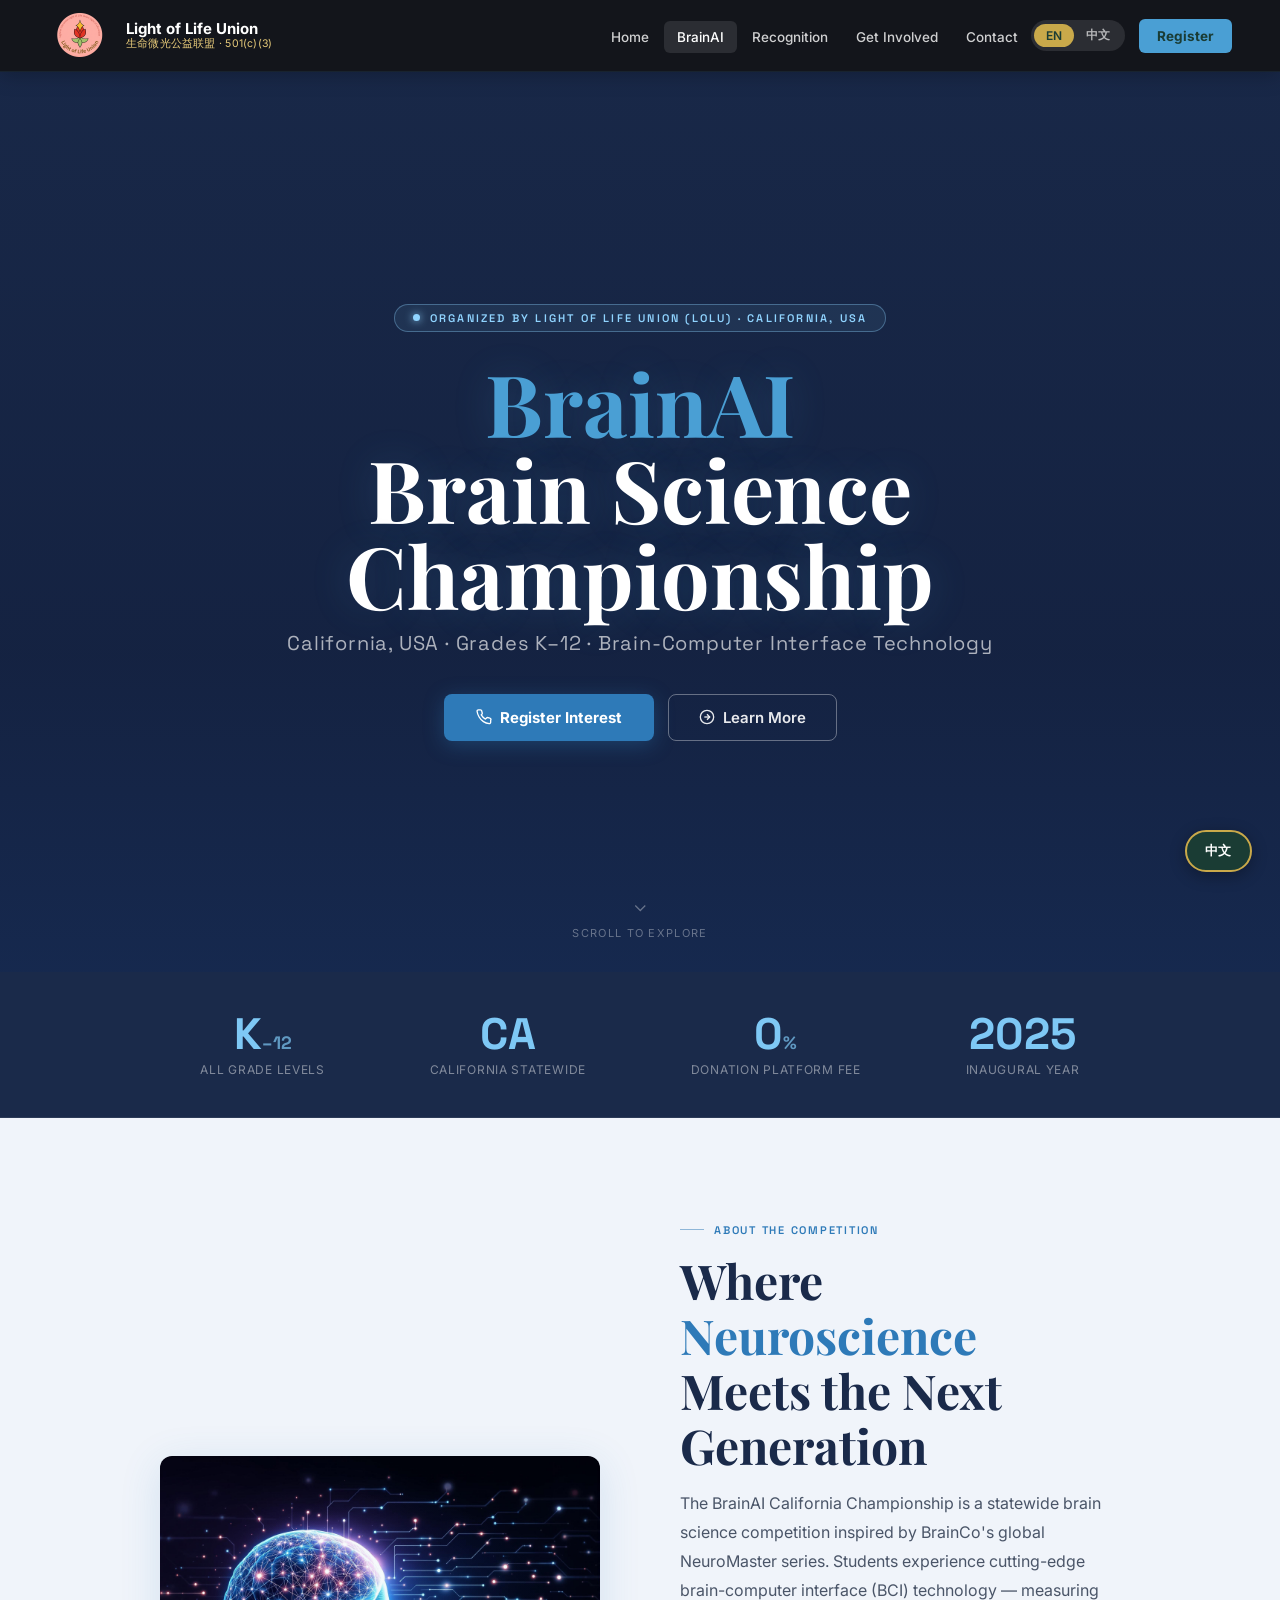
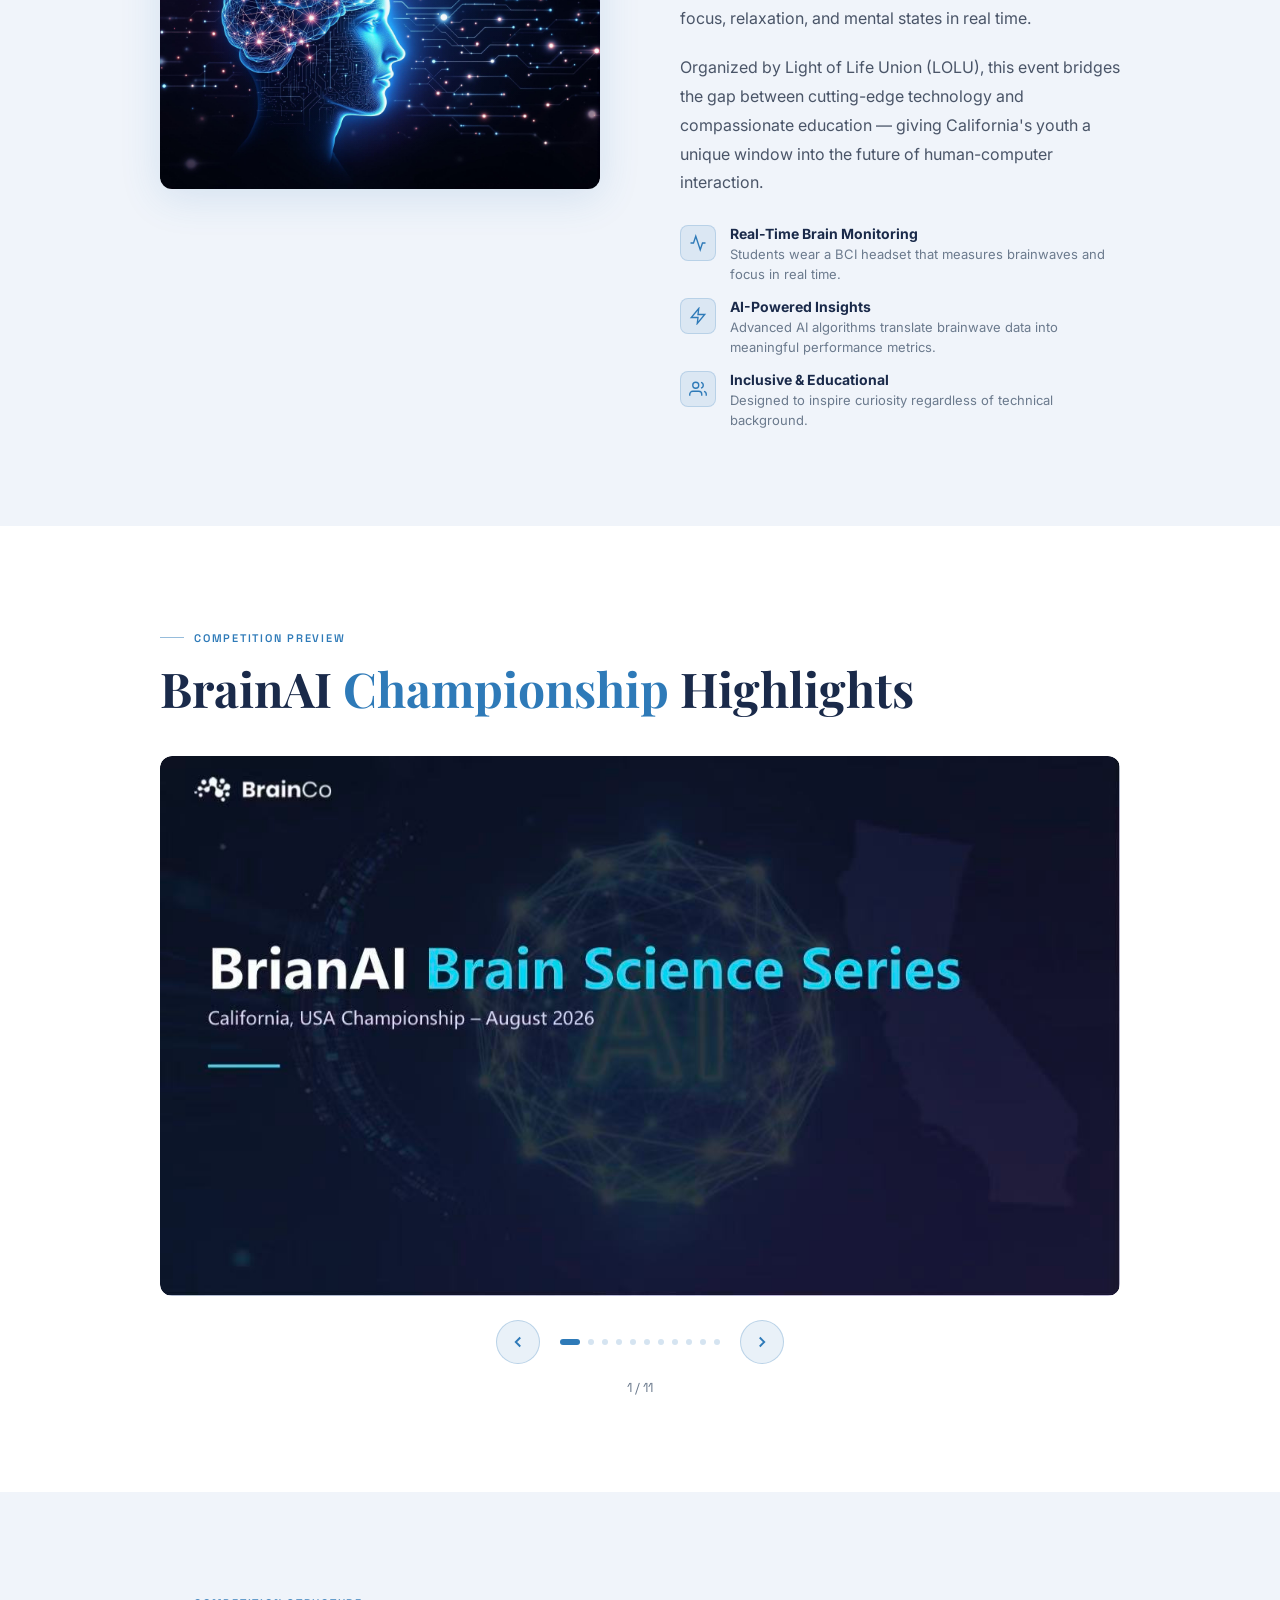
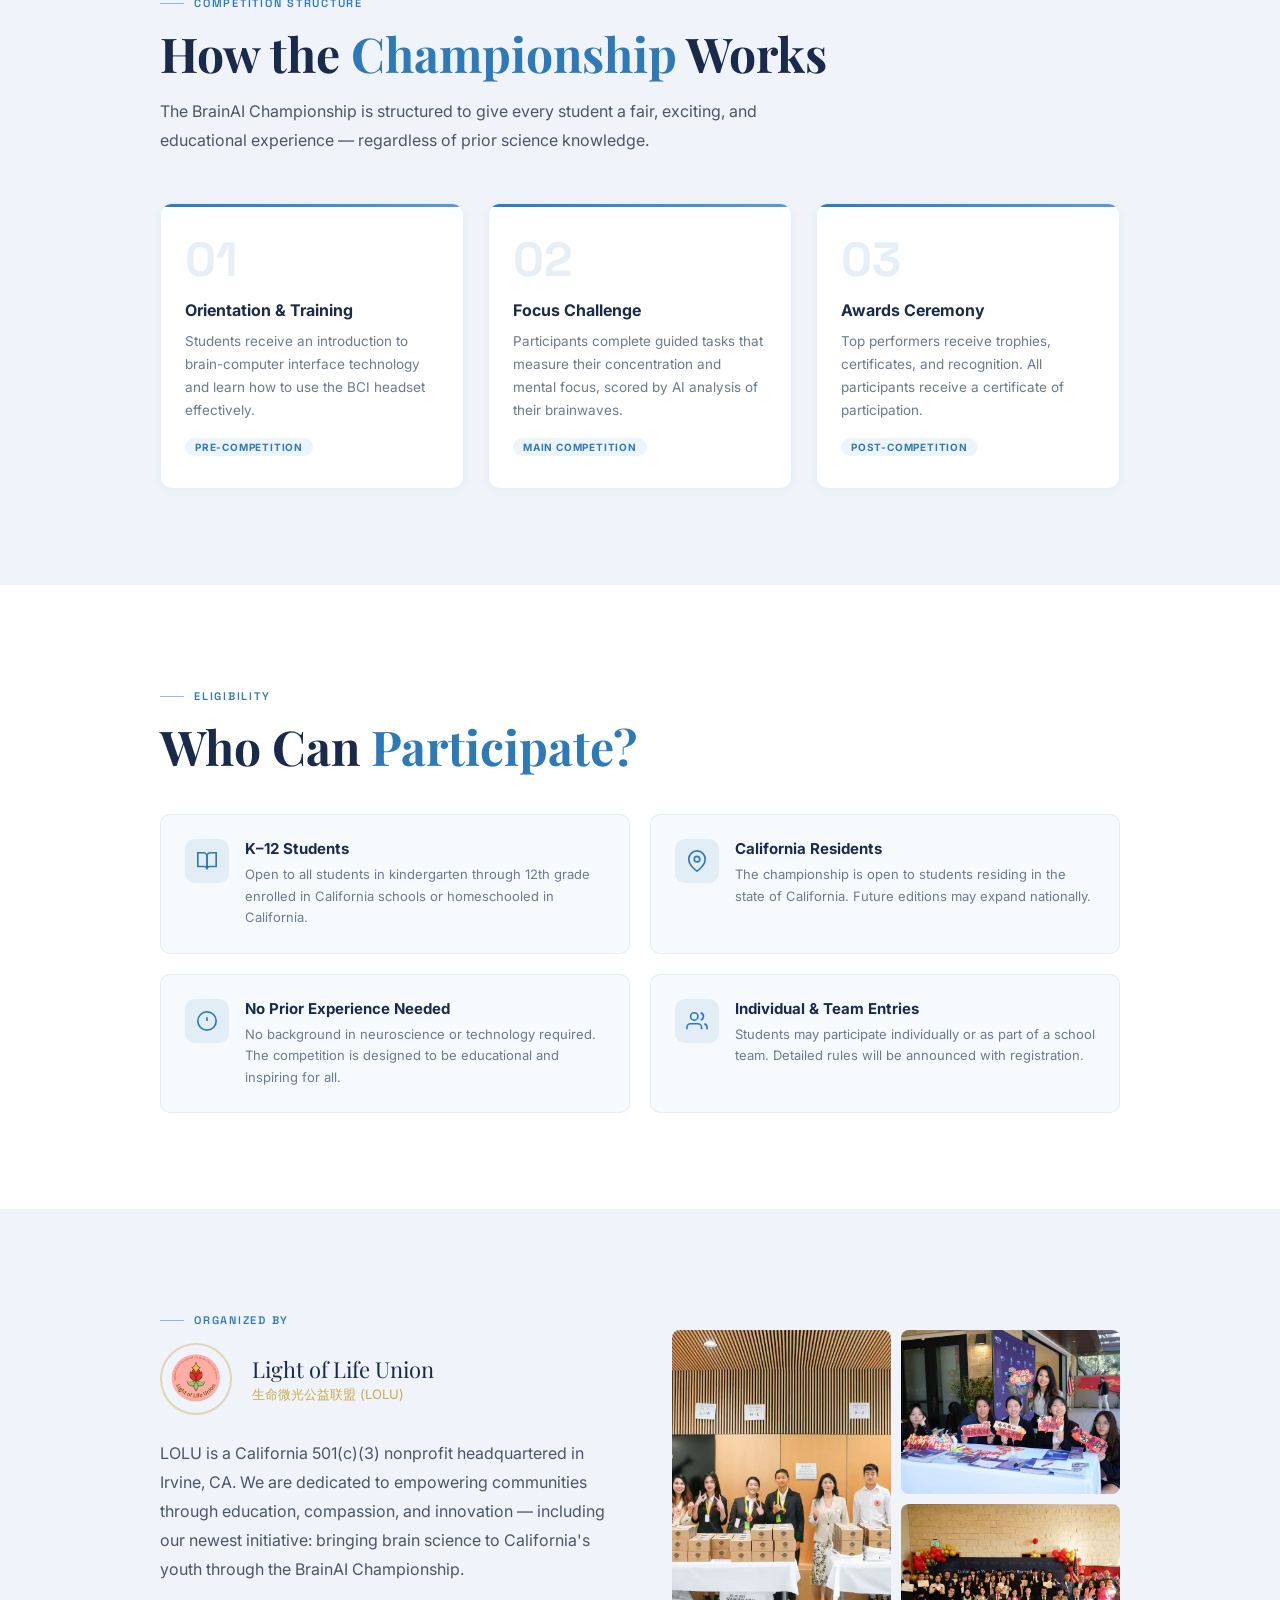
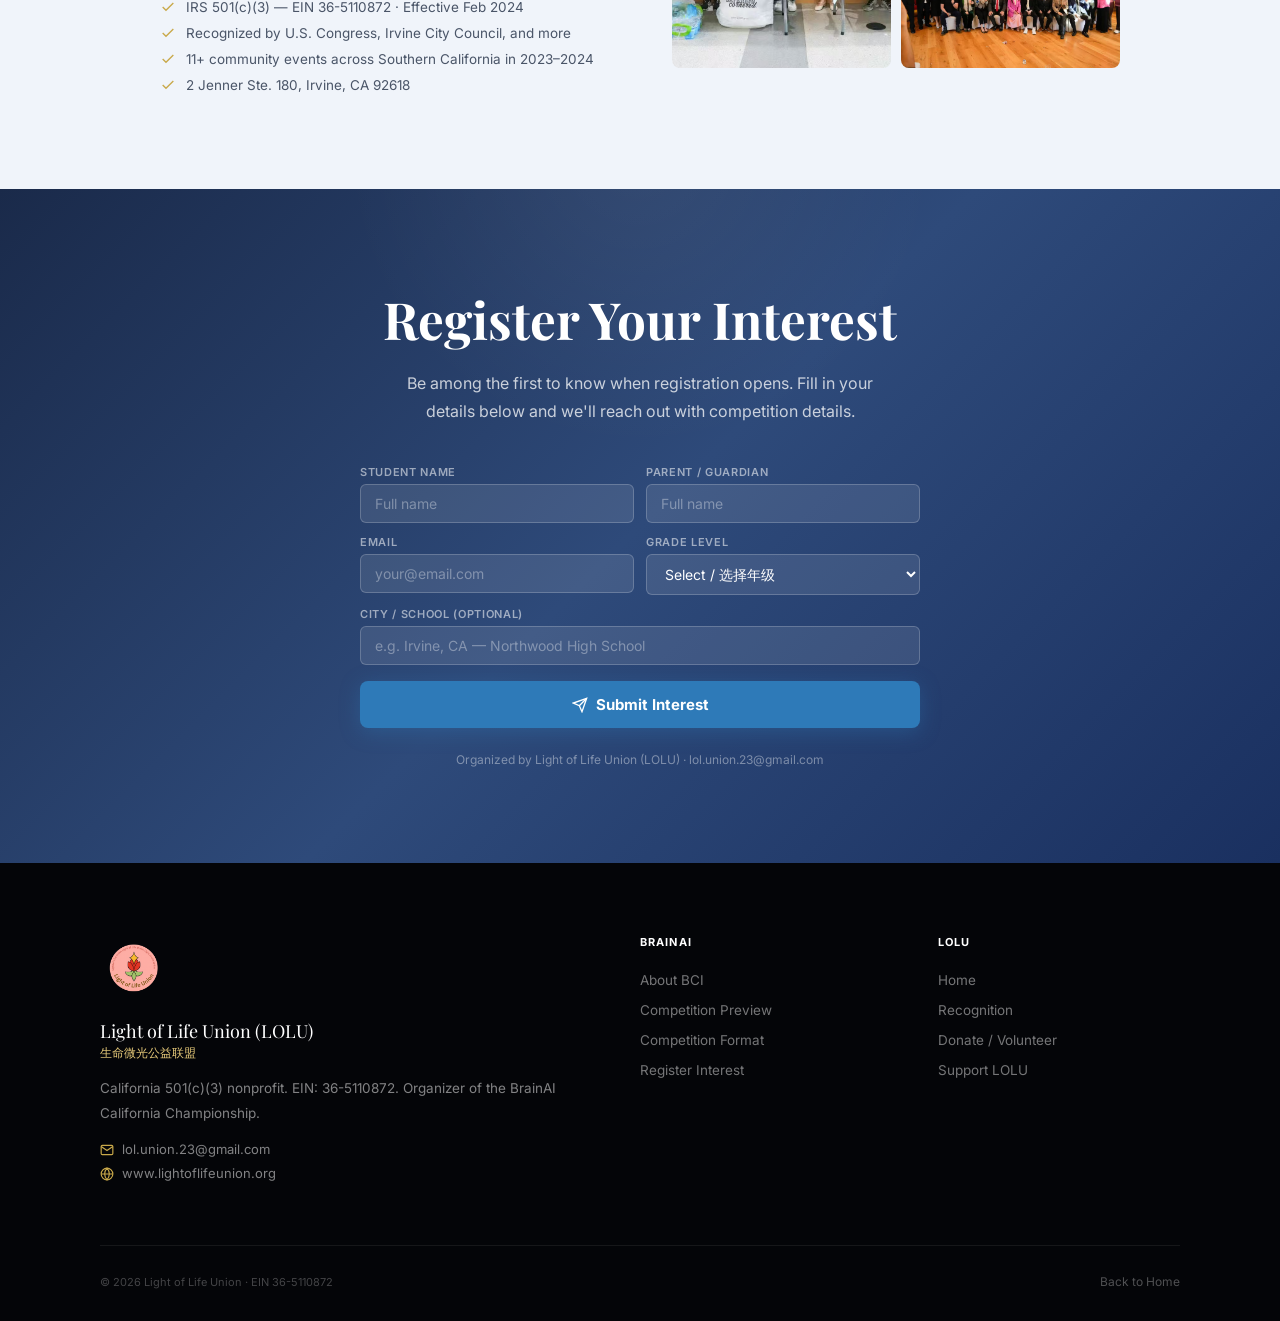
==== brainai.html @ acb15b1a "LOLU website v6" ====
<!DOCTYPE html>
<html lang="en">
<head>
<meta charset="UTF-8">
<meta name="viewport" content="width=device-width, initial-scale=1.0">
<meta name="description" content="BrainAI California Championship — Brain science competition for K–12 students. Organized by Light of Life Union (LOLU).">
<title>BrainAI Championship — Light of Life Union (LOLU)</title>
<link rel="icon" href="images/logo-circle.png" type="image/png">
<link rel="preconnect" href="https://fonts.googleapis.com">
<link rel="preconnect" href="https://fonts.gstatic.com" crossorigin>
<link href="https://fonts.googleapis.com/css2?family=Playfair+Display:ital,wght@0,400;0,600;0,700&family=Inter:wght@300;400;500;600;700&family=Space+Grotesk:wght@400;500;600;700&display=swap" rel="stylesheet">
<link rel="stylesheet" href="style.css">
<style>
/* ═══ BRAINAI PAGE — Light Tech Theme ═══ */
body { background: #F0F4FA; }

/* ── Video Hero ── */
.video-hero {
  position: relative; width: 100%; height: 100vh;
  min-height: 600px; overflow: hidden; background: #1a2a4a;
  display: flex; align-items: center; justify-content: center;
}
.hero-video {
  position: absolute; inset: 0; width: 100%; height: 100%;
  object-fit: cover; opacity: .92;
}
.video-overlay {
  position: absolute; inset: 0;
  background: linear-gradient(180deg, rgba(10,20,50,.1) 0%, rgba(10,20,50,.35) 65%, rgba(20,40,80,.7) 100%);
}
.video-content {
  position: relative; z-index: 2; text-align: center;
  padding: 0 32px; max-width: 900px;
}
.video-eyebrow {
  display: inline-flex; align-items: center; gap: 10px;
  font-family: 'Space Grotesk', sans-serif;
  font-size: 11px; font-weight: 600; letter-spacing: .2em;
  text-transform: uppercase; color: #90D4FF;
  border: 1px solid rgba(144,212,255,.35); padding: 6px 18px;
  border-radius: 24px; margin-bottom: 28px;
  background: rgba(144,212,255,.08);
}
.video-eyebrow span.dot-live {
  width: 7px; height: 7px; border-radius: 50%;
  background: #90D4FF; display: inline-block;
  box-shadow: 0 0 8px #90D4FF; animation: pulse 2s infinite;
}
@keyframes pulse { 0%,100%{opacity:1;transform:scale(1)} 50%{opacity:.5;transform:scale(.85)} }
.video-title {
  font-family: 'Playfair Display', serif;
  font-size: clamp(38px, 7vw, 86px);
  color: #fff; line-height: 1.0; margin-bottom: 10px;
  text-shadow: 0 0 40px rgba(74,159,212,.2);
}
.video-title-accent { color: #4A9FD4; }
.video-subtitle {
  font-family: 'Space Grotesk', sans-serif;
  font-size: clamp(14px, 2vw, 20px); color: rgba(255,255,255,.65);
  letter-spacing: .04em; margin-bottom: 36px; line-height: 1.5;
}
.video-cta { display: flex; gap: 14px; justify-content: center; flex-wrap: wrap; }
.btn-glow {
  display: inline-flex; align-items: center; gap: 8px;
  padding: 14px 32px; border-radius: 8px; font-size: 15px;
  font-weight: 700; background: #2E7AB8; color: #fff;
  border: none; cursor: pointer; text-decoration: none;
  transition: .25s; box-shadow: 0 4px 20px rgba(46,122,184,.35);
  font-family: 'Inter', sans-serif;
}
.btn-glow:hover { background: #3D8FCC; box-shadow: 0 6px 28px rgba(46,122,184,.45); transform: translateY(-2px); }
.btn-ghost {
  display: inline-flex; align-items: center; gap: 8px;
  padding: 13px 30px; border-radius: 8px; font-size: 15px;
  font-weight: 600; background: transparent; color: rgba(255,255,255,.9);
  border: 1px solid rgba(255,255,255,.35); cursor: pointer; text-decoration: none;
  transition: .25s; font-family: 'Inter', sans-serif;
}
.btn-ghost:hover { border-color: rgba(255,255,255,.7); background: rgba(255,255,255,.1); }
.scroll-hint {
  position: absolute; bottom: 32px; left: 50%; transform: translateX(-50%);
  display: flex; flex-direction: column; align-items: center; gap: 8px;
  color: rgba(255,255,255,.35); font-size: 11px; letter-spacing: .12em;
  text-transform: uppercase; z-index: 2;
}
.scroll-hint svg { animation: bounce 2s infinite; }
@keyframes bounce { 0%,100%{transform:translateY(0)} 50%{transform:translateY(6px)} }

/* ── Stats Bar ── */
.stats-bar {
  background: #1a2a4a; border-top: none;
  border-bottom: 1px solid rgba(255,255,255,.08); padding: 40px;
}
.stats-inner { max-width: 960px; margin: 0 auto; display: flex; justify-content: space-around; flex-wrap: wrap; gap: 24px; }
.stat-item { text-align: center; }
.stat-num { font-family: 'Space Grotesk', sans-serif; font-size: 44px; font-weight: 700; color: #7EC8F5; line-height: 1; }
.stat-unit { font-size: 18px; opacity: .7; }
.stat-desc { font-size: 12px; color: rgba(255,255,255,.45); margin-top: 6px; letter-spacing: .06em; text-transform: uppercase; }

/* ── Section base ── */
.b-section { padding: 96px 40px; }
.b-label {
  display: inline-flex; align-items: center; gap: 10px;
  font-family: 'Space Grotesk', sans-serif;
  font-size: 11px; font-weight: 600; letter-spacing: .16em;
  text-transform: uppercase; color: #2E7AB8; margin-bottom: 16px;
}
.b-label::before { content: ''; width: 24px; height: 1px; background: #2E7AB8; opacity: .5; }
.b-h2 { font-family: 'Playfair Display', serif; font-size: clamp(26px,4vw,48px); color: #1a2a4a; line-height: 1.15; margin-bottom: 16px; }
.b-h2 em { color: #2E7AB8; font-style: normal; }
.b-p { font-size: 16px; line-height: 1.8; color: #4A5568; }
.b-section-inner { max-width: 960px; margin: 0 auto; }

/* ── What is BCI ── */
.bci-section { background: #F0F4FA; }
.bci-grid { display: grid; grid-template-columns: 1fr 1fr; gap: 80px; align-items: center; }
.bci-visual { position: relative; }
.bci-img { width: 100%; border-radius: 12px; display: block; box-shadow: 0 8px 40px rgba(46,122,184,.15); }
.bci-glow { position: absolute; top: 50%; left: 50%; transform: translate(-50%,-50%); width: 80%; height: 80%; border-radius: 50%; background: radial-gradient(ellipse, rgba(74,159,212,.08) 0%, transparent 70%); pointer-events: none; }
.bci-text .b-p { margin-bottom: 20px; }
.bci-features { list-style: none; margin-top: 28px; display: flex; flex-direction: column; gap: 14px; }
.bci-features li { display: flex; align-items: flex-start; gap: 14px; }
.bci-features li .feat-icon { width: 36px; height: 36px; border-radius: 8px; background: rgba(46,122,184,.1); border: 1px solid rgba(46,122,184,.2); display: flex; align-items: center; justify-content: center; flex-shrink: 0; color: #2E7AB8; }
.bci-features li .feat-icon svg { width: 18px; height: 18px; }
.bci-features li h4 { font-size: 14px; font-weight: 700; color: #1a2a4a; margin-bottom: 3px; }
.bci-features li p { font-size: 13px; color: #6B7A8D; line-height: 1.5; }

/* ── Promo Slides ── */
.promo-section { background: #fff; }
.promo-slider { position: relative; overflow: hidden; margin-top: 40px; border-radius: 12px; }
.promo-track { display: flex; transition: transform .6s cubic-bezier(.77,0,.18,1); }
.promo-slide { flex: 0 0 100%; }
.promo-slide img { width: 100%; display: block; border-radius: 12px; }
.promo-controls { display: flex; justify-content: center; align-items: center; gap: 20px; margin-top: 24px; }
.promo-arrow {
  width: 44px; height: 44px; border-radius: 50%;
  background: rgba(46,122,184,.1); border: 1px solid rgba(46,122,184,.25);
  color: #2E7AB8; cursor: pointer; display: flex; align-items: center;
  justify-content: center; transition: .2s;
}
.promo-arrow:hover { background: rgba(46,122,184,.2); }
.promo-arrow svg { width: 18px; height: 18px; }
.promo-dots { display: flex; gap: 8px; flex-wrap: wrap; justify-content: center; }
.promo-dot { width: 6px; height: 6px; border-radius: 3px; background: rgba(46,122,184,.2); border: none; cursor: pointer; padding: 0; transition: .3s; }
.promo-dot.active { width: 20px; background: #2E7AB8; }
.promo-counter { color: #6B7A8D; font-size: 13px; font-family: 'Space Grotesk', sans-serif; }

/* ── Competition Format ── */
.format-section { background: #F0F4FA; }
.format-grid { display: grid; grid-template-columns: repeat(3,1fr); gap: 24px; margin-top: 48px; }
.format-card {
  background: #fff;
  border: 1px solid rgba(46,122,184,.12); border-radius: 12px;
  padding: 32px 24px; position: relative; overflow: hidden;
  transition: .3s; box-shadow: 0 2px 12px rgba(46,122,184,.06);
}
.format-card::before { content: ''; position: absolute; top: 0; left: 0; right: 0; height: 3px; background: linear-gradient(90deg, #2E7AB8, #5B9BD5); }
.format-card:hover { border-color: rgba(46,122,184,.3); transform: translateY(-4px); box-shadow: 0 12px 40px rgba(46,122,184,.12); }
.format-num { font-family: 'Space Grotesk', sans-serif; font-size: 48px; font-weight: 700; color: rgba(46,122,184,.12); line-height: 1; margin-bottom: 16px; }
.format-card h3 { font-size: 16px; font-weight: 700; color: #1a2a4a; margin-bottom: 10px; }
.format-card p { font-size: 13.5px; color: #6B7A8D; line-height: 1.7; }
.format-tag { display: inline-block; margin-top: 16px; font-size: 10px; font-weight: 700; letter-spacing: .08em; text-transform: uppercase; color: #2E7AB8; background: rgba(46,122,184,.08); border-radius: 20px; padding: 3px 10px; }

/* ── Who Can Participate ── */
.who-section { background: #fff; }
.who-grid { display: grid; grid-template-columns: repeat(2,1fr); gap: 20px; margin-top: 40px; }
.who-card { background: #F7FAFD; border: 1px solid rgba(46,122,184,.1); border-radius: 10px; padding: 24px; display: flex; gap: 16px; }
.who-card .who-icon { width: 44px; height: 44px; border-radius: 10px; background: rgba(46,122,184,.1); display: flex; align-items: center; justify-content: center; flex-shrink: 0; color: #2E7AB8; }
.who-card .who-icon svg { width: 22px; height: 22px; }
.who-card h3 { font-size: 15px; font-weight: 700; color: #1a2a4a; margin-bottom: 6px; }
.who-card p { font-size: 13px; color: #6B7A8D; line-height: 1.65; }

/* ── Organizer ── */
.organizer-section { background: #F0F4FA; }
.org-grid { display: grid; grid-template-columns: 1fr 1fr; gap: 64px; align-items: center; }
.org-logo-wrap { display: flex; align-items: center; gap: 20px; margin-bottom: 24px; }
.org-logo { width: 72px; height: 72px; border-radius: 50%; border: 2px solid rgba(201,169,74,.4); }
.org-name { font-family: 'Playfair Display', serif; font-size: 22px; color: #1a2a4a; }
.org-name span { display: block; font-size: 13px; color: var(--gold); font-family: 'Inter', sans-serif; font-style: normal; margin-top: 2px; }
.org-text .b-p { margin-bottom: 16px; }
.org-cred-list { list-style: none; display: flex; flex-direction: column; gap: 10px; }
.org-cred-list li { display: flex; align-items: center; gap: 10px; font-size: 13.5px; color: #4A5568; }
.org-cred-list li svg { width: 16px; height: 16px; color: var(--gold); flex-shrink: 0; }
.org-activities { display: grid; grid-template-columns: 1fr 1fr; gap: 10px; }
.org-act-img { border-radius: 8px; overflow: hidden; aspect-ratio: 4/3; }
.org-act-img img { width: 100%; height: 100%; object-fit: cover; }
.org-act-img.tall { grid-row: span 2; aspect-ratio: auto; }

/* ── CTA ── */
.cta-section {
  background: linear-gradient(135deg, #1a2a4a 0%, #2E4A7A 50%, #1a3060 100%);
  padding: 96px 40px; text-align: center; position: relative; overflow: hidden;
}
.cta-section::before {
  content: ''; position: absolute; top: -50%; left: 50%; transform: translateX(-50%);
  width: 600px; height: 600px; border-radius: 50%;
  background: radial-gradient(ellipse, rgba(255,255,255,.06) 0%, transparent 70%);
  pointer-events: none;
}
.cta-section h2 { font-family: 'Playfair Display', serif; font-size: clamp(28px,4vw,52px); color: #fff; margin-bottom: 16px; position: relative; }
.cta-section p { font-size: 16px; color: rgba(255,255,255,.75); max-width: 500px; margin: 0 auto 40px; line-height: 1.75; position: relative; }
.cta-btns { display: flex; gap: 16px; justify-content: center; flex-wrap: wrap; position: relative; }
.cta-note { margin-top: 20px; font-size: 12px; color: rgba(255,255,255,.4); position: relative; }
.cta-field { display: flex; flex-direction: column; gap: 5px; }
.cta-label { font-size: 11px; font-weight: 600; letter-spacing: .06em; text-transform: uppercase; color: rgba(255,255,255,.55); }
.cta-input { background: rgba(255,255,255,.1); border: 1px solid rgba(255,255,255,.2); border-radius: 6px; padding: 10px 14px; color: #fff; font-size: 14px; font-family: inherit; outline: none; transition: .2s; width: 100%; }
.cta-input::placeholder { color: rgba(255,255,255,.35); }
.cta-input:focus { border-color: rgba(255,255,255,.5); background: rgba(255,255,255,.15); }
.cta-input option { background: #1a2a4a; color: #fff; }
@media (max-width: 560px) { .cta-form div[style*="grid-template-columns:1fr 1fr"] { grid-template-columns: 1fr !important; } }

/* ── Dark Nav override ── */
.site-nav { background: rgba(7,9,15,.95); backdrop-filter: blur(10px); border-bottom: 1px solid rgba(74,159,212,.1); }

/* ── Dark Footer ── */
.site-footer { background: #040508; }

/* ── Responsive ── */
@media (max-width: 900px) {
  .bci-grid, .org-grid { grid-template-columns: 1fr; gap: 40px; }
  .bci-visual { order: -1; }
  .format-grid { grid-template-columns: 1fr 1fr; }
  .who-grid { grid-template-columns: 1fr; }
  .b-section { padding: 72px 20px; }
  .stats-bar { padding: 32px 20px; }
  .org-activities { display: none; }
}
@media (max-width: 560px) {
  .video-hero { height: 92vh; }
  .format-grid { grid-template-columns: 1fr; }
  .stats-inner { gap: 16px; }
  .stat-num { font-size: 36px; }
}
</style>
</head>
<body>

<!-- ══ NAV ══ -->
<nav class="site-nav">
  <a class="nav-brand" href="index.html">
    <img class="nav-logo" src="images/logo-circle.png" alt="LOLU">
    <div class="nav-brand-text">
      <span class="nav-brand-name">Light of Life Union</span>
      <span class="nav-brand-sub">生命微光公益联盟 · 501(c)(3)</span>
    </div>
  </a>
  <button class="nav-toggle" onclick="document.getElementById('nav-menu').classList.toggle('open')" aria-label="Menu">
    <span></span><span></span><span></span>
  </button>
  <ul class="nav-center" id="nav-menu" style="margin-left:auto">
    <li><a href="index.html"><span class="en">Home</span><span class="zh">首页</span></a></li>
    <li><a href="brainai.html" class="active">BrainAI</a></li>
    <li><a href="recognition.html"><span class="en">Recognition</span><span class="zh">表彰荣誉</span></a></li>
    <li><a href="volunteer.html"><span class="en">Get Involved</span><span class="zh">参与我们</span></a></li>
    <li><a href="contact.html"><span class="en">Contact</span><span class="zh">联系我们</span></a></li>
  </ul>
  <div class="nav-right">
    <div class="lang-toggle">
      <button class="lang-btn active" id="btn-en" onclick="setLang('en')">EN</button>
      <button class="lang-btn" id="btn-zh" onclick="setLang('zh')">中文</button>
    </div>
    <a href="#register" class="nav-donate" style="background:#4A9FD4;color:#fff">
      <span class="en">Register</span><span class="zh">报名</span>
    </a>
  </div>
</nav>

<!-- ══ VIDEO HERO ══ -->
<section class="video-hero">
  <video class="hero-video" autoplay muted loop playsinline>
    <source src="media/brainai-video.mp4" type="video/mp4">
  </video>
  <div class="video-overlay"></div>
  <div class="video-content">
    <div class="video-eyebrow">
      <span class="dot-live"></span>
      <span class="en">Organized by Light of Life Union (LOLU) · California, USA</span>
      <span class="zh">由生命微光公益联盟(LOLU)主办 · 加利福尼亚州，美国</span>
    </div>
    <h1 class="video-title">
      <span class="video-title-accent">BrainAI</span><br>
      <span class="en">Brain Science Championship</span>
      <span class="zh">脑科学锦标赛</span>
    </h1>
    <p class="video-subtitle">
      <span class="en">California, USA · Grades K–12 · Brain-Computer Interface Technology</span>
      <span class="zh">美国加州 · K-12年级 · 脑机接口技术</span>
    </p>
    <div class="video-cta">
      <a href="#register" class="btn-glow">
        <svg viewBox="0 0 24 24" fill="none" stroke="currentColor" stroke-width="2" style="width:16px;height:16px"><path d="M22 16.92v3a2 2 0 0 1-2.18 2 19.79 19.79 0 0 1-8.63-3.07A19.5 19.5 0 0 1 4.69 12 19.79 19.79 0 0 1 1.61 3.38 2 2 0 0 1 3.6 1.21h3a2 2 0 0 1 2 1.72c.127.96.361 1.903.7 2.81a2 2 0 0 1-.45 2.11L7.91 8.78a16 16 0 0 0 6.29 6.29l1.65-1.65a2 2 0 0 1 2.11-.45c.907.339 1.85.573 2.81.7A2 2 0 0 1 22 16.92z"/></svg>
        <span class="en">Register Interest</span><span class="zh">登记兴趣</span>
      </a>
      <a href="#about-bci" class="btn-ghost">
        <svg viewBox="0 0 24 24" fill="none" stroke="currentColor" stroke-width="2" style="width:16px;height:16px"><circle cx="12" cy="12" r="10"/><polyline points="12 16 16 12 12 8"/><line x1="8" y1="12" x2="16" y2="12"/></svg>
        <span class="en">Learn More</span><span class="zh">了解详情</span>
      </a>
    </div>
  </div>
  <div class="scroll-hint">
    <svg viewBox="0 0 24 24" fill="none" stroke="currentColor" stroke-width="1.5" style="width:20px;height:20px"><polyline points="6 9 12 15 18 9"/></svg>
    <span class="en">Scroll to explore</span><span class="zh">下滑了解更多</span>
  </div>
</section>

<!-- ══ STATS ══ -->
<div class="stats-bar">
  <div class="stats-inner">
    <div class="stat-item"><div class="stat-num">K<span class="stat-unit">–12</span></div><div class="stat-desc"><span class="en">All Grade Levels</span><span class="zh">全年级参与</span></div></div>
    <div class="stat-item"><div class="stat-num">CA</div><div class="stat-desc"><span class="en">California Statewide</span><span class="zh">加州全州范围</span></div></div>
    <div class="stat-item"><div class="stat-num">0<span class="stat-unit">%</span></div><div class="stat-desc"><span class="en">Donation Platform Fee</span><span class="zh">捐款平台手续费</span></div></div>
    <div class="stat-item"><div class="stat-num">2025</div><div class="stat-desc"><span class="en">Inaugural Year</span><span class="zh">首届举办年</span></div></div>
  </div>
</div>

<!-- ══ WHAT IS BCI ══ -->
<section class="b-section bci-section" id="about-bci">
  <div class="b-section-inner">
    <div class="bci-grid">
      <div class="bci-visual">
        <img class="bci-img" src="images/brainai.jpg" alt="Brain-Computer Interface">
        <div class="bci-glow"></div>
      </div>
      <div class="bci-text">
        <div class="b-label"><span class="en">About the Competition</span><span class="zh">关于大赛</span></div>
        <h2 class="b-h2"><span class="en">Where <em>Neuroscience</em><br>Meets the Next Generation</span><span class="zh"><em>神经科学</em><br>与新生代的相遇</span></h2>
        <p class="b-p"><span class="en">The BrainAI California Championship is a statewide brain science competition inspired by BrainCo's global NeuroMaster series. Students experience cutting-edge brain-computer interface (BCI) technology — measuring focus, relaxation, and mental states in real time.</span><span class="zh">BrainAI加州锦标赛是一项受BrainCo全球NeuroMaster系列赛事启发的全州脑科学竞赛。学生们体验前沿脑机接口(BCI)技术——实时测量专注力、放松度和心理状态。</span></p>
        <p class="b-p"><span class="en">Organized by Light of Life Union (LOLU), this event bridges the gap between cutting-edge technology and compassionate education — giving California's youth a unique window into the future of human-computer interaction.</span><span class="zh">由生命微光公益联盟(LOLU)主办，本赛事架起前沿科技与爱心教育之间的桥梁——为加州青少年打开人机交互未来的独特窗口。</span></p>
        <ul class="bci-features">
          <li>
            <div class="feat-icon"><svg viewBox="0 0 24 24" fill="none" stroke="currentColor" stroke-width="1.8"><path d="M22 12h-4l-3 9L9 3l-3 9H2"/></svg></div>
            <div><h4><span class="en">Real-Time Brain Monitoring</span><span class="zh">实时脑波监测</span></h4><p><span class="en">Students wear a BCI headset that measures brainwaves and focus in real time.</span><span class="zh">学生佩戴脑机接口头戴设备，实时监测脑电波和专注力。</span></p></div>
          </li>
          <li>
            <div class="feat-icon"><svg viewBox="0 0 24 24" fill="none" stroke="currentColor" stroke-width="1.8"><polygon points="13 2 3 14 12 14 11 22 21 10 12 10 13 2"/></svg></div>
            <div><h4><span class="en">AI-Powered Insights</span><span class="zh">AI驱动洞察</span></h4><p><span class="en">Advanced AI algorithms translate brainwave data into meaningful performance metrics.</span><span class="zh">先进AI算法将脑电波数据转化为有意义的表现指标。</span></p></div>
          </li>
          <li>
            <div class="feat-icon"><svg viewBox="0 0 24 24" fill="none" stroke="currentColor" stroke-width="1.8"><path d="M17 21v-2a4 4 0 0 0-4-4H5a4 4 0 0 0-4 4v2"/><circle cx="9" cy="7" r="4"/><path d="M23 21v-2a4 4 0 0 0-3-3.87"/><path d="M16 3.13a4 4 0 0 1 0 7.75"/></svg></div>
            <div><h4><span class="en">Inclusive & Educational</span><span class="zh">包容且富有教育意义</span></h4><p><span class="en">Designed to inspire curiosity regardless of technical background.</span><span class="zh">无论技术背景如何，旨在激发好奇心和探索精神。</span></p></div>
          </li>
        </ul>
      </div>
    </div>
  </div>
</section>

<!-- ══ PROMO SLIDES ══ -->
<section class="b-section promo-section" id="promo">
  <div class="b-section-inner">
    <div class="b-label"><span class="en">Competition Preview</span><span class="zh">大赛预览</span></div>
    <h2 class="b-h2"><span class="en">BrainAI <em>Championship</em> Highlights</span><span class="zh">BrainAI大赛<em>精彩内容</em></span></h2>
    <div class="promo-slider">
      <div class="promo-track" id="promo-track">
        <div class="promo-slide"><img src="images/brainai-promo/slide-01.jpg" alt="BrainAI Slide 1" loading="lazy"></div>
        <div class="promo-slide"><img src="images/brainai-promo/slide-02.jpg" alt="BrainAI Slide 2" loading="lazy"></div>
        <div class="promo-slide"><img src="images/brainai-promo/slide-03.jpg" alt="BrainAI Slide 3" loading="lazy"></div>
        <div class="promo-slide"><img src="images/brainai-promo/slide-04.jpg" alt="BrainAI Slide 4" loading="lazy"></div>
        <div class="promo-slide"><img src="images/brainai-promo/slide-05.jpg" alt="BrainAI Slide 5" loading="lazy"></div>
        <div class="promo-slide"><img src="images/brainai-promo/slide-06.jpg" alt="BrainAI Slide 6" loading="lazy"></div>
        <div class="promo-slide"><img src="images/brainai-promo/slide-07.jpg" alt="BrainAI Slide 7" loading="lazy"></div>
        <div class="promo-slide"><img src="images/brainai-promo/slide-08.jpg" alt="BrainAI Slide 8" loading="lazy"></div>
        <div class="promo-slide"><img src="images/brainai-promo/slide-09.jpg" alt="BrainAI Slide 9" loading="lazy"></div>
        <div class="promo-slide"><img src="images/brainai-promo/slide-10.jpg" alt="BrainAI Slide 10" loading="lazy"></div>
        <div class="promo-slide"><img src="images/brainai-promo/slide-11.jpg" alt="BrainAI Slide 11" loading="lazy"></div>
      </div>
    </div>
    <div class="promo-controls">
      <button class="promo-arrow" onclick="promoMove(-1)"><svg viewBox="0 0 24 24" fill="none" stroke="currentColor" stroke-width="2.5"><polyline points="15 18 9 12 15 6"/></svg></button>
      <div class="promo-dots" id="promo-dots"></div>
      <button class="promo-arrow" onclick="promoMove(1)"><svg viewBox="0 0 24 24" fill="none" stroke="currentColor" stroke-width="2.5"><polyline points="9 18 15 12 9 6"/></svg></button>
    </div>
    <div style="text-align:center;margin-top:12px"><span class="promo-counter" id="promo-counter">1 / 11</span></div>
  </div>
</section>

<!-- ══ FORMAT ══ -->
<section class="b-section format-section" id="format">
  <div class="b-section-inner">
    <div class="b-label"><span class="en">Competition Structure</span><span class="zh">大赛结构</span></div>
    <h2 class="b-h2"><span class="en">How the <em>Championship</em> Works</span><span class="zh">大赛<em>如何运作</em></span></h2>
    <p class="b-p" style="max-width:600px"><span class="en">The BrainAI Championship is structured to give every student a fair, exciting, and educational experience — regardless of prior science knowledge.</span><span class="zh">BrainAI锦标赛的设计旨在为每位学生提供公平、精彩且富有教育意义的体验，无论其先前的科学知识基础如何。</span></p>
    <div class="format-grid">
      <div class="format-card">
        <div class="format-num">01</div>
        <h3><span class="en">Orientation & Training</span><span class="zh">简介与培训</span></h3>
        <p><span class="en">Students receive an introduction to brain-computer interface technology and learn how to use the BCI headset effectively.</span><span class="zh">学生接受脑机接口技术介绍，学习如何有效使用BCI头戴设备。</span></p>
        <div class="format-tag"><span class="en">Pre-competition</span><span class="zh">赛前准备</span></div>
      </div>
      <div class="format-card">
        <div class="format-num">02</div>
        <h3><span class="en">Focus Challenge</span><span class="zh">专注力挑战</span></h3>
        <p><span class="en">Participants complete guided tasks that measure their concentration and mental focus, scored by AI analysis of their brainwaves.</span><span class="zh">参赛者完成引导任务，AI通过脑电波分析评分，测量专注力和精神集中度。</span></p>
        <div class="format-tag"><span class="en">Main Competition</span><span class="zh">主要赛事</span></div>
      </div>
      <div class="format-card">
        <div class="format-num">03</div>
        <h3><span class="en">Awards Ceremony</span><span class="zh">颁奖典礼</span></h3>
        <p><span class="en">Top performers receive trophies, certificates, and recognition. All participants receive a certificate of participation.</span><span class="zh">优胜者获得奖杯、证书和荣誉。所有参与者均获得参赛证书。</span></p>
        <div class="format-tag"><span class="en">Post-competition</span><span class="zh">赛后环节</span></div>
      </div>
    </div>
  </div>
</section>

<!-- ══ WHO CAN JOIN ══ -->
<section class="b-section who-section">
  <div class="b-section-inner">
    <div class="b-label"><span class="en">Eligibility</span><span class="zh">参赛资格</span></div>
    <h2 class="b-h2"><span class="en">Who Can <em>Participate?</em></span><span class="zh">谁可以<em>参赛？</em></span></h2>
    <div class="who-grid">
      <div class="who-card">
        <div class="who-icon"><svg viewBox="0 0 24 24" fill="none" stroke="currentColor" stroke-width="1.8"><path d="M2 3h6a4 4 0 0 1 4 4v14a3 3 0 0 0-3-3H2z"/><path d="M22 3h-6a4 4 0 0 0-4 4v14a3 3 0 0 1 3-3h7z"/></svg></div>
        <div><h3><span class="en">K–12 Students</span><span class="zh">K-12年级学生</span></h3><p><span class="en">Open to all students in kindergarten through 12th grade enrolled in California schools or homeschooled in California.</span><span class="zh">对加州公立、私立学校及家庭教育的幼儿园至12年级学生开放。</span></p></div>
      </div>
      <div class="who-card">
        <div class="who-icon"><svg viewBox="0 0 24 24" fill="none" stroke="currentColor" stroke-width="1.8"><path d="M21 10c0 7-9 13-9 13s-9-6-9-13a9 9 0 0 1 18 0z"/><circle cx="12" cy="10" r="3"/></svg></div>
        <div><h3><span class="en">California Residents</span><span class="zh">加州居民</span></h3><p><span class="en">The championship is open to students residing in the state of California. Future editions may expand nationally.</span><span class="zh">本锦标赛面向加州居民学生开放。未来版本可能扩展至全国范围。</span></p></div>
      </div>
      <div class="who-card">
        <div class="who-icon"><svg viewBox="0 0 24 24" fill="none" stroke="currentColor" stroke-width="1.8"><circle cx="12" cy="12" r="10"/><path d="M12 8v4m0 4h.01"/></svg></div>
        <div><h3><span class="en">No Prior Experience Needed</span><span class="zh">无需先前经验</span></h3><p><span class="en">No background in neuroscience or technology required. The competition is designed to be educational and inspiring for all.</span><span class="zh">无需神经科学或技术背景。大赛旨在为所有人提供教育和启发。</span></p></div>
      </div>
      <div class="who-card">
        <div class="who-icon"><svg viewBox="0 0 24 24" fill="none" stroke="currentColor" stroke-width="1.8"><path d="M17 21v-2a4 4 0 0 0-4-4H5a4 4 0 0 0-4 4v2"/><circle cx="9" cy="7" r="4"/><path d="M23 21v-2a4 4 0 0 0-3-3.87"/><path d="M16 3.13a4 4 0 0 1 0 7.75"/></svg></div>
        <div><h3><span class="en">Individual & Team Entries</span><span class="zh">个人与团队参赛</span></h3><p><span class="en">Students may participate individually or as part of a school team. Detailed rules will be announced with registration.</span><span class="zh">学生可以个人或学校团队形式参赛。详细规则将随报名开放一并公布。</span></p></div>
      </div>
    </div>
  </div>
</section>

<!-- ══ ORGANIZER ══ -->
<section class="b-section organizer-section">
  <div class="b-section-inner">
    <div class="org-grid">
      <div class="org-text">
        <div class="b-label"><span class="en">Organized By</span><span class="zh">主办方</span></div>
        <div class="org-logo-wrap">
          <img class="org-logo" src="images/logo-circle.png" alt="LOLU">
          <div class="org-name">Light of Life Union<span>生命微光公益联盟 (LOLU)</span></div>
        </div>
        <p class="b-p"><span class="en">LOLU is a California 501(c)(3) nonprofit headquartered in Irvine, CA. We are dedicated to empowering communities through education, compassion, and innovation — including our newest initiative: bringing brain science to California's youth through the BrainAI Championship.</span><span class="zh">LOLU是总部位于加州尔湾的501(c)(3)非营利组织。我们致力于通过教育、慈悲和创新赋能社区——包括我们最新的倡议：通过BrainAI锦标赛将脑科学带给加州青少年。</span></p>
        <ul class="org-cred-list">
          <li><svg viewBox="0 0 24 24" fill="none" stroke="currentColor" stroke-width="2"><polyline points="20 6 9 17 4 12"/></svg><span class="en">IRS 501(c)(3) — EIN 36-5110872 · Effective Feb 2024</span><span class="zh">IRS 501(c)(3) — EIN 36-5110872 · 2024年2月生效</span></li>
          <li><svg viewBox="0 0 24 24" fill="none" stroke="currentColor" stroke-width="2"><polyline points="20 6 9 17 4 12"/></svg><span class="en">Recognized by U.S. Congress, Irvine City Council, and more</span><span class="zh">获美国国会、尔湾市议会等表彰</span></li>
          <li><svg viewBox="0 0 24 24" fill="none" stroke="currentColor" stroke-width="2"><polyline points="20 6 9 17 4 12"/></svg><span class="en">11+ community events across Southern California in 2023–2024</span><span class="zh">2023-2024年南加州举办逾11场社区活动</span></li>
          <li><svg viewBox="0 0 24 24" fill="none" stroke="currentColor" stroke-width="2"><polyline points="20 6 9 17 4 12"/></svg> 2 Jenner Ste. 180, Irvine, CA 92618</li>
        </ul>
      </div>
      <div class="org-activities">
        <div class="org-act-img tall"><img src="images/activities/volunteer-group.jpg" alt="LOLU Volunteers"></div>
        <div class="org-act-img"><img src="images/activities/activity-1.jpg" alt="LOLU Activity"></div>
        <div class="org-act-img"><img src="images/activities/group-1.jpg" alt="LOLU Community"></div>
      </div>
    </div>
  </div>
</section>

<!-- ══ REGISTER CTA ══ -->
<section class="cta-section" id="register">
  <h2><span class="en">Register Your Interest</span><span class="zh">登记参赛兴趣</span></h2>
  <p><span class="en">Be among the first to know when registration opens. Fill in your details below and we'll reach out with competition details.</span><span class="zh">率先获取报名开放通知。填写以下信息，我们会第一时间联系您。</span></p>

  <!-- Formspree form: to activate, go to formspree.io → sign up with lol.union.23@gmail.com → create form → replace FORM_ID -->
  <form action="https://formspree.io/f/xbdvyvrg" method="POST" class="cta-form" style="position:relative;z-index:1;max-width:560px;margin:0 auto 24px;text-align:left">
    <input type="hidden" name="_subject" value="BrainAI Championship — Interest Registration">
    <input type="hidden" name="_next" value="brainai.html?submitted=1">
    <div style="display:grid;grid-template-columns:1fr 1fr;gap:12px;margin-bottom:12px">
      <div class="cta-field">
        <label class="cta-label"><span class="en">Student Name</span><span class="zh">学生姓名</span></label>
        <input type="text" name="student_name" placeholder="Full name" required class="cta-input">
      </div>
      <div class="cta-field">
        <label class="cta-label"><span class="en">Parent / Guardian</span><span class="zh">家长姓名</span></label>
        <input type="text" name="parent_name" placeholder="Full name" class="cta-input">
      </div>
    </div>
    <div style="display:grid;grid-template-columns:1fr 1fr;gap:12px;margin-bottom:12px">
      <div class="cta-field">
        <label class="cta-label"><span class="en">Email</span><span class="zh">电子邮件</span></label>
        <input type="email" name="email" placeholder="your@email.com" required class="cta-input">
      </div>
      <div class="cta-field">
        <label class="cta-label"><span class="en">Grade Level</span><span class="zh">年级</span></label>
        <select name="grade" class="cta-input">
          <option value="">Select / 选择年级</option>
          <option>K – 2nd Grade</option><option>3rd – 5th Grade</option>
          <option>6th – 8th Grade</option><option>9th – 12th Grade</option>
        </select>
      </div>
    </div>
    <div style="margin-bottom:16px">
      <div class="cta-field">
        <label class="cta-label"><span class="en">City / School (optional)</span><span class="zh">城市/学校（可选）</span></label>
        <input type="text" name="school" placeholder="e.g. Irvine, CA — Northwood High School" class="cta-input">
      </div>
    </div>
    <button type="submit" class="btn-glow" style="width:100%;justify-content:center">
      <svg viewBox="0 0 24 24" fill="none" stroke="currentColor" stroke-width="2" style="width:16px;height:16px"><line x1="22" y1="2" x2="11" y2="13"/><polygon points="22 2 15 22 11 13 2 9 22 2"/></svg>
      <span class="en">Submit Interest</span><span class="zh">提交登记</span>
    </button>
  </form>
  <div class="cta-note"><span class="en">Organized by Light of Life Union (LOLU) · lol.union.23@gmail.com</span><span class="zh">由生命微光公益联盟(LOLU)主办 · lol.union.23@gmail.com</span></div>
</section>

<!-- ══ FOOTER ══ -->
<footer class="site-footer">
  <div class="footer-inner">
    <div class="footer-grid">
      <div class="footer-brand">
        <img class="footer-brand-logo" src="images/logo-circle.png" alt="LOLU">
        <div class="footer-name">Light of Life Union (LOLU)</div>
        <div class="footer-name-zh">生命微光公益联盟</div>
        <p><span class="en">California 501(c)(3) nonprofit. EIN: 36-5110872. Organizer of the BrainAI California Championship.</span><span class="zh">加州501(c)(3)非营利组织。EIN: 36-5110872。BrainAI加州锦标赛主办方。</span></p>
        <ul class="footer-contact">
          <li><svg viewBox="0 0 24 24" fill="none" stroke="currentColor" stroke-width="2"><path d="M4 4h16c1.1 0 2 .9 2 2v12c0 1.1-.9 2-2 2H4c-1.1 0-2-.9-2-2V6c0-1.1.9-2 2-2z"/><polyline points="22,6 12,13 2,6"/></svg><a href="mailto:lol.union.23@gmail.com">lol.union.23@gmail.com</a></li>
          <li><svg viewBox="0 0 24 24" fill="none" stroke="currentColor" stroke-width="2"><circle cx="12" cy="12" r="10"/><path d="M2 12h20M12 2a15.3 15.3 0 0 1 4 10 15.3 15.3 0 0 1-4 10 15.3 15.3 0 0 1-4-10 15.3 15.3 0 0 1 4-10z"/></svg><a href="https://www.lightoflifeunion.org">www.lightoflifeunion.org</a></li>
        </ul>
      </div>
      <div class="footer-col">
        <h4>BrainAI</h4>
        <ul>
          <li><a href="#about-bci"><span class="en">About BCI</span><span class="zh">关于脑机接口</span></a></li>
          <li><a href="#promo"><span class="en">Competition Preview</span><span class="zh">大赛预览</span></a></li>
          <li><a href="#format"><span class="en">Competition Format</span><span class="zh">赛制说明</span></a></li>
          <li><a href="#register"><span class="en">Register Interest</span><span class="zh">登记兴趣</span></a></li>
        </ul>
      </div>
      <div class="footer-col">
        <h4>LOLU</h4>
        <ul>
          <li><a href="index.html"><span class="en">Home</span><span class="zh">首页</span></a></li>
          <li><a href="recognition.html"><span class="en">Recognition</span><span class="zh">荣誉</span></a></li>
          <li><a href="volunteer.html"><span class="en">Donate / Volunteer</span><span class="zh">捐款/志愿</span></a></li>
          <li><a href="https://www.zeffy.com/en-US/donation-form/light-of-life-union-lolu" target="_blank"><span class="en">Support LOLU</span><span class="zh">支持LOLU</span></a></li>
        </ul>
      </div>
    </div>
    <div class="footer-bottom">
      <span class="footer-ein">© <span class="cy"></span> Light of Life Union · EIN 36-5110872</span>
      <div class="footer-bottom-links"><a href="index.html"><span class="en">Back to Home</span><span class="zh">返回首页</span></a></div>
    </div>
  </div>
</footer>

<script>
/* ── Language ── */
function setLang(lang) {
  document.body.classList.toggle('lang-zh', lang === 'zh');
  document.getElementById('btn-en').classList.toggle('active', lang === 'en');
  document.getElementById('btn-zh').classList.toggle('active', lang === 'zh');
  localStorage.setItem('lolu-lang', lang);
}
(function(){ var s=localStorage.getItem('lolu-lang')||'en'; if(s==='zh') setLang('zh'); })();

/* ── Thank-you toast after Formspree submission ── */
if (window.location.search.includes('submitted=1')) {
  window.scrollTo(0, document.getElementById('register').offsetTop - 80);
  var msg = document.createElement('div');
  msg.style.cssText = 'position:fixed;top:88px;left:50%;transform:translateX(-50%);background:#1a2a4a;color:#fff;border:1px solid rgba(144,212,255,.4);padding:14px 28px;border-radius:8px;font-weight:600;z-index:999;box-shadow:0 4px 20px rgba(0,0,0,.3);white-space:nowrap';
  msg.textContent = '✓ 提交成功！我们会尽快联系您 / Submitted! We\'ll be in touch.';
  document.body.appendChild(msg);
  setTimeout(function(){ msg.style.transition='opacity .5s'; msg.style.opacity='0'; setTimeout(function(){ msg.remove(); },500); }, 4000);
}

/* ── Promo Slider ── */
var promoTotal = 11, promoCur = 0;
var dotsEl = document.getElementById('promo-dots');
for (var i = 0; i < promoTotal; i++) {
  var d = document.createElement('button');
  d.className = 'promo-dot' + (i===0?' active':'');
  d.setAttribute('data-i', i);
  d.onclick = (function(n){ return function(){ promoGo(n); }; })(i);
  dotsEl.appendChild(d);
}
function promoGo(n) {
  promoCur = (n + promoTotal) % promoTotal;
  document.getElementById('promo-track').style.transform = 'translateX(-' + promoCur*100 + '%)';
  document.querySelectorAll('.promo-dot').forEach(function(d,i){ d.classList.toggle('active', i===promoCur); });
  document.getElementById('promo-counter').textContent = (promoCur+1) + ' / ' + promoTotal;
}
function promoMove(dir) { promoGo(promoCur + dir); }

// Touch for promo
var ptx = 0;
document.getElementById('promo-track').addEventListener('touchstart', function(e){ ptx = e.touches[0].clientX; }, {passive:true});
document.getElementById('promo-track').addEventListener('touchend', function(e){
  var dx = e.changedTouches[0].clientX - ptx;
  if (Math.abs(dx) > 40) promoMove(dx > 0 ? -1 : 1);
}, {passive:true});

// Auto-advance promo slides every 4s
setInterval(function(){ promoMove(1); }, 4000);
</script>
<button class="lang-float" id="lang-float-btn" onclick="toggleLangFloat()" title="Switch language">
  <span id="lang-float-label">中文</span>
</button>
<script>
document.querySelectorAll('.cy').forEach(function(el){ el.textContent = new Date().getFullYear(); });
function toggleLangFloat(){
  var isZh = document.body.classList.contains('lang-zh');
  setLang(isZh ? 'en' : 'zh');
  document.getElementById('lang-float-label').textContent = isZh ? '中文' : 'EN';
}
(function(){
  var s = localStorage.getItem('lolu-lang') || 'en';
  document.getElementById('lang-float-label').textContent = s === 'zh' ? 'EN' : '中文';
})();
</script>
</body>
</html>
---- style.css ----
/* ═══════════════════════════════════════════
   LOLU — Light of Life Union
   Shared stylesheet v2
   ═══════════════════════════════════════════ */

*, *::before, *::after { box-sizing: border-box; margin: 0; padding: 0; }
html { scroll-behavior: smooth; font-size: 16px; }
body { font-family: 'Inter', sans-serif; background: #fff; color: #1a1a1a; -webkit-font-smoothing: antialiased; }
img { display: block; max-width: 100%; }
a { text-decoration: none; }

/* ── DESIGN TOKENS ── */
:root {
  --green:   #1A3C34;
  --green2:  #2D5A4F;
  --green3:  #3A7264;
  --gold:    #C9A94A;
  --gold2:   #E8CB7A;
  --gold3:   #F5DFA0;
  --cream:   #FFF8EB;
  --cream2:  #F5EDD8;
  --navy:    #0D1E3A;
  --navy2:   #162844;
  --blue:    #4A9FD4;
  --blue2:   #6ABFFF;
  --muted:   #666;
  --light:   #f4f4f4;
  --border:  rgba(0,0,0,.08);
  --shadow:  0 2px 16px rgba(0,0,0,.08);
  --shadow2: 0 8px 32px rgba(0,0,0,.12);
  --r:       10px;
  --r2:      6px;
  --max:     1080px;
}

/* ── LAYOUT HELPERS ── */
.container { max-width: var(--max); margin: 0 auto; padding: 0 40px; }
.section-label {
  font-size: 11px; font-weight: 700; letter-spacing: .14em;
  text-transform: uppercase; color: var(--gold);
  display: flex; align-items: center; gap: 10px; margin-bottom: 14px;
}
.section-label::before, .section-label::after {
  content: ''; flex: 1; height: 1px; background: currentColor; opacity: .3; max-width: 40px;
}
.section-header { text-align: center; margin-bottom: 56px; }
.section-header .section-label { justify-content: center; }
.section-header h2 { font-family: 'Playfair Display', serif; font-size: clamp(26px,3.5vw,44px); color: var(--green); margin-bottom: 14px; line-height: 1.15; }
.section-header p { font-size: 16px; color: var(--muted); max-width: 520px; margin: 0 auto; line-height: 1.7; }
.section-header.light h2 { color: #fff; }
.section-header.light p { color: rgba(255,255,255,.65); }
.section-header.light .section-label { color: var(--gold2); }

/* ── BUTTONS ── */
.btn {
  display: inline-flex; align-items: center; gap: 8px;
  padding: 13px 28px; border-radius: var(--r2); font-size: 15px;
  font-weight: 600; transition: all .2s; border: none; cursor: pointer;
  font-family: inherit; line-height: 1;
}
.btn-gold  { background: var(--gold); color: var(--green); }
.btn-gold:hover  { background: var(--gold2); transform: translateY(-1px); box-shadow: 0 4px 16px rgba(201,169,74,.3); }
.btn-green { background: var(--green); color: #fff; }
.btn-green:hover { background: var(--green2); transform: translateY(-1px); }
.btn-outline-white { background: transparent; color: #fff; border: 2px solid rgba(255,255,255,.5); }
.btn-outline-white:hover { border-color: #fff; background: rgba(255,255,255,.08); }
.btn-outline-green { background: transparent; color: var(--green); border: 2px solid var(--green); }
.btn-outline-green:hover { background: var(--green); color: #fff; }
.btn-blue  { background: var(--blue); color: #fff; }
.btn-blue:hover  { background: var(--blue2); transform: translateY(-1px); }
.btn svg { width: 16px; height: 16px; flex-shrink: 0; }

/* ── NAV ── */
.site-nav {
  background: var(--green);
  display: flex; align-items: center; justify-content: space-between;
  padding: 0 48px; height: 72px;
  position: sticky; top: 0; z-index: 200;
  box-shadow: 0 2px 20px rgba(0,0,0,.25);
}
.nav-brand { display: flex; align-items: center; gap: 14px; text-decoration: none; }
.nav-logo { width: 64px; height: 64px; border-radius: 50%; object-fit: contain; flex-shrink: 0; }
.nav-brand-text { line-height: 1; }
.nav-brand-name { color: #fff; font-size: 15px; font-weight: 700; display: block; margin-bottom: 3px; }
.nav-brand-sub  { color: var(--gold2); font-size: 10.5px; font-weight: 400; display: block; letter-spacing: .02em; }
.nav-center { display: flex; align-items: center; gap: 2px; list-style: none; margin-left: auto; }
.nav-center a {
  color: rgba(255,255,255,.8); font-size: 13.5px; padding: 8px 13px;
  border-radius: var(--r2); transition: .2s; font-weight: 500;
}
.nav-center a:hover, .nav-center a.active { color: #fff; background: rgba(255,255,255,.1); }
.nav-right { display: flex; align-items: center; gap: 14px; }
.lang-toggle { display: flex; align-items: center; background: rgba(255,255,255,.1); border-radius: 20px; padding: 3px; }
.lang-btn {
  background: none; border: none; cursor: pointer; font-size: 12px;
  font-weight: 600; padding: 4px 12px; border-radius: 16px;
  color: rgba(255,255,255,.65); transition: .2s; font-family: inherit;
}
.lang-btn.active { background: var(--gold); color: var(--green); }
.nav-donate {
  background: var(--gold); color: var(--green) !important;
  font-size: 13.5px; font-weight: 700; padding: 9px 18px;
  border-radius: var(--r2); transition: .2s;
}
.nav-donate:hover { background: var(--gold2) !important; }
.nav-toggle { display: none; background: none; border: none; cursor: pointer; padding: 6px; flex-direction: column; gap: 5px; }
.nav-toggle span { display: block; width: 24px; height: 2px; background: #fff; border-radius: 2px; transition: .3s; }

/* ── FOOTER ── */
.site-footer { background: #0a0a0a; color: rgba(255,255,255,.5); padding: 72px 48px 32px; }
.footer-inner { max-width: var(--max); margin: 0 auto; }
.footer-grid { display: grid; grid-template-columns: 2fr 1fr 1fr; gap: 56px; margin-bottom: 56px; }
.footer-brand-logo { width: 68px; height: 68px; border-radius: 50%; object-fit: contain; margin-bottom: 16px; }
.footer-name { font-family: 'Playfair Display', serif; color: #fff; font-size: 18px; margin-bottom: 2px; }
.footer-name-zh { color: var(--gold2); font-size: 12px; margin-bottom: 14px; }
.footer-brand p { font-size: 13.5px; line-height: 1.8; margin-bottom: 16px; }
.footer-contact { list-style: none; }
.footer-contact li { font-size: 13px; margin-bottom: 8px; display: flex; align-items: flex-start; gap: 8px; }
.footer-contact svg { width: 14px; height: 14px; flex-shrink: 0; margin-top: 2px; color: var(--gold); }
.footer-contact a { color: rgba(255,255,255,.5); }
.footer-contact a:hover { color: var(--gold2); }
.footer-col h4 { color: #fff; font-size: 11px; font-weight: 700; letter-spacing: .1em; text-transform: uppercase; margin-bottom: 20px; }
.footer-col ul { list-style: none; }
.footer-col ul li { margin-bottom: 10px; }
.footer-col ul li a { color: rgba(255,255,255,.45); font-size: 13.5px; transition: .2s; }
.footer-col ul li a:hover { color: var(--gold2); }
.footer-bottom {
  border-top: 1px solid rgba(255,255,255,.07); padding-top: 28px;
  display: flex; justify-content: space-between; align-items: center;
  flex-wrap: wrap; gap: 12px; font-size: 12px;
}
.footer-bottom-links { display: flex; gap: 24px; }
.footer-bottom-links a { color: rgba(255,255,255,.3); font-size: 12px; }
.footer-bottom-links a:hover { color: rgba(255,255,255,.6); }
.footer-ein { color: rgba(255,255,255,.25); font-size: 11px; }

/* ── LANG VISIBILITY ── */
.zh { display: none; }
.en { display: inline; }
body.lang-zh .zh { display: inline; }
body.lang-zh .en { display: none; }
/* block-level overrides */
p.zh, div.zh, li.zh, h1.zh, h2.zh, h3.zh, h4.zh, span.zh { display: none; }
body.lang-zh p.zh, body.lang-zh div.zh, body.lang-zh li.zh,
body.lang-zh h1.zh, body.lang-zh h2.zh, body.lang-zh h3.zh,
body.lang-zh h4.zh, body.lang-zh span.zh { display: block; }
body.lang-zh span.zh { display: inline; }

/* ── RESPONSIVE ── */
@media (max-width: 900px) {
  .site-nav { padding: 0 20px; }
  .nav-center {
    display: none; flex-direction: column; position: absolute;
    top: 72px; left: 0; right: 0; background: var(--green);
    padding: 12px 16px 20px; gap: 2px;
    box-shadow: 0 6px 20px rgba(0,0,0,.3); z-index: 199;
  }
  .nav-center.open { display: flex; }
  .nav-center li { width: 100%; }
  .nav-center a { padding: 12px 16px; font-size: 15px; display: block; width: 100%; border-radius: 8px; }
  .nav-toggle { display: flex; }
  .nav-donate { display: none; }
  .footer-grid { grid-template-columns: 1fr; gap: 36px; }
  .site-footer { padding: 48px 24px 28px; }
  .footer-bottom { flex-direction: column; align-items: flex-start; gap: 10px; }
  .container { padding: 0 20px; }
}
@media (max-width: 560px) {
  .section-header h2 { font-size: 26px; }
  .section-header { margin-bottom: 36px; }
}

/* ── FLOATING LANG TOGGLE ── */
.lang-float {
  position: fixed; bottom: 28px; right: 28px; z-index: 999;
  background: var(--green); color: #fff; border: 2px solid var(--gold);
  border-radius: 50px; padding: 10px 18px; font-size: 13px; font-weight: 700;
  cursor: pointer; font-family: inherit; letter-spacing: .04em;
  box-shadow: 0 4px 16px rgba(0,0,0,.3); transition: .2s;
}
.lang-float:hover { background: var(--gold); color: var(--green); }
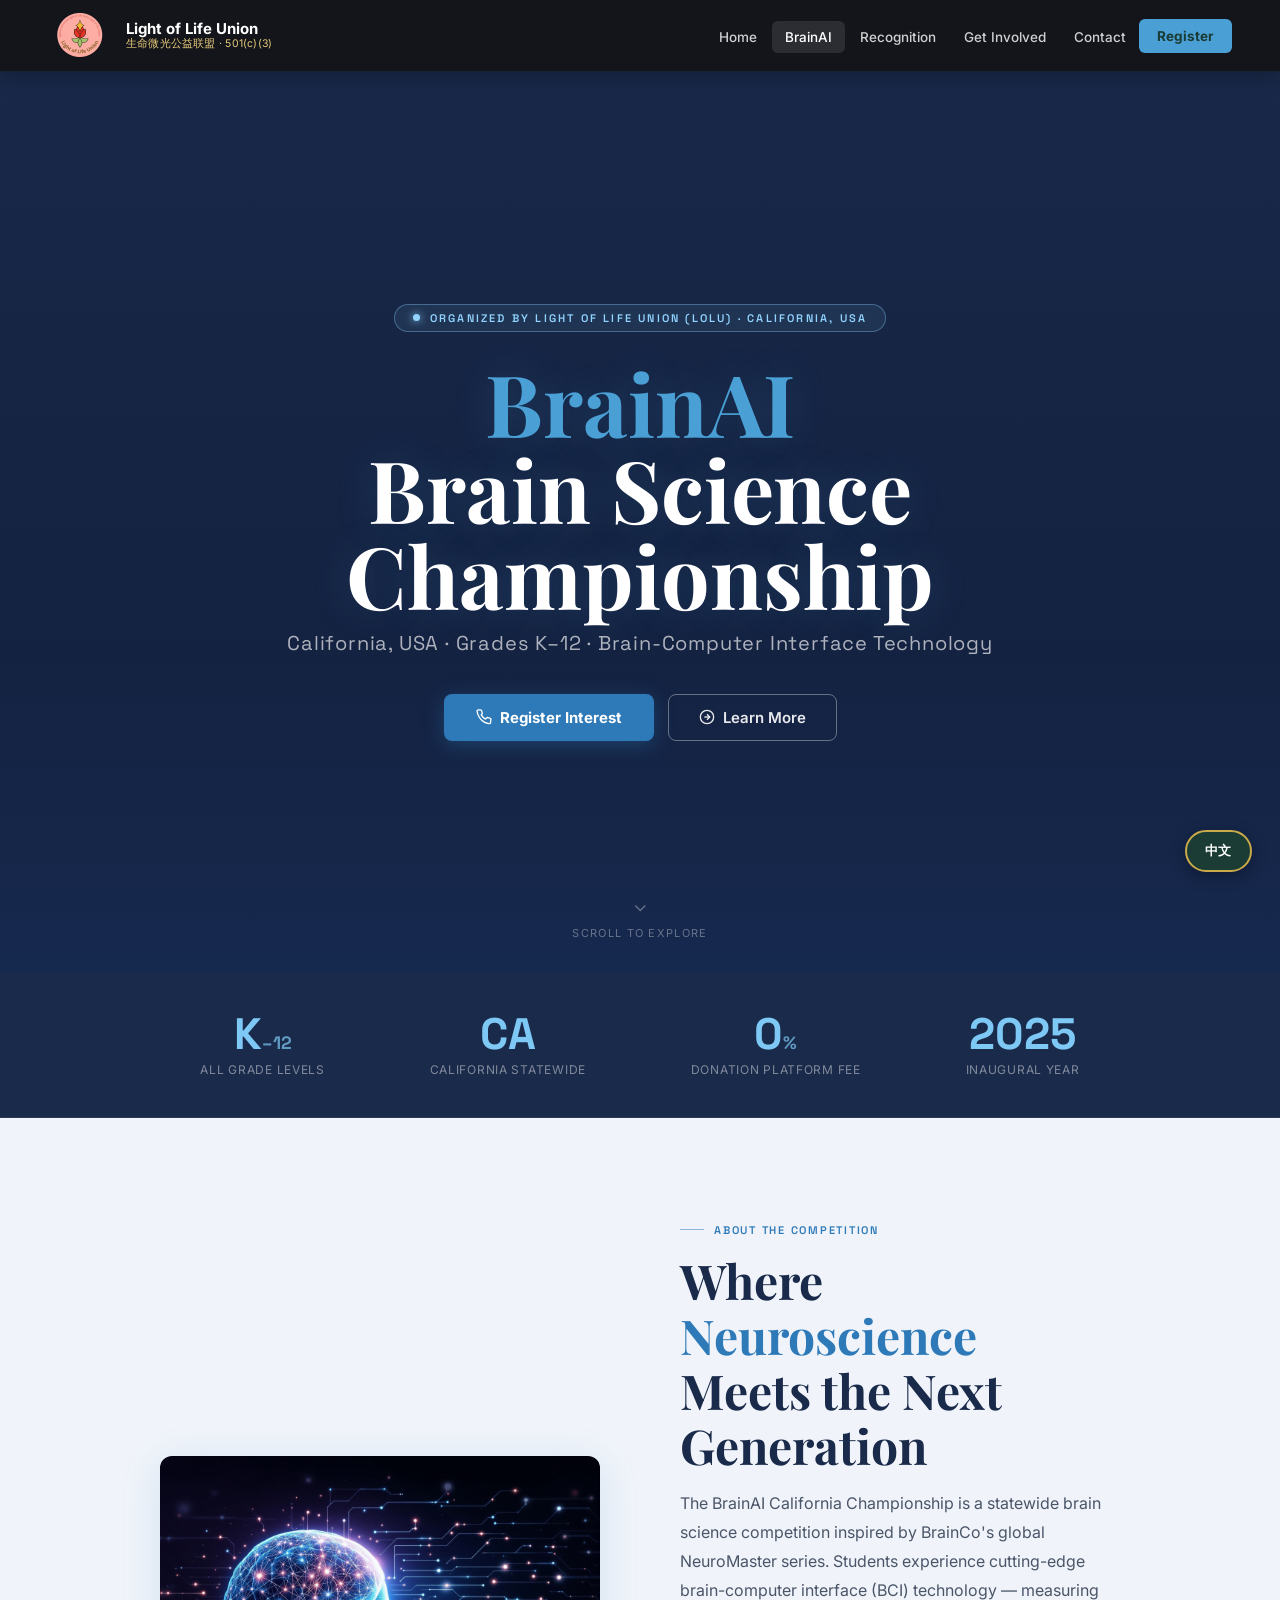
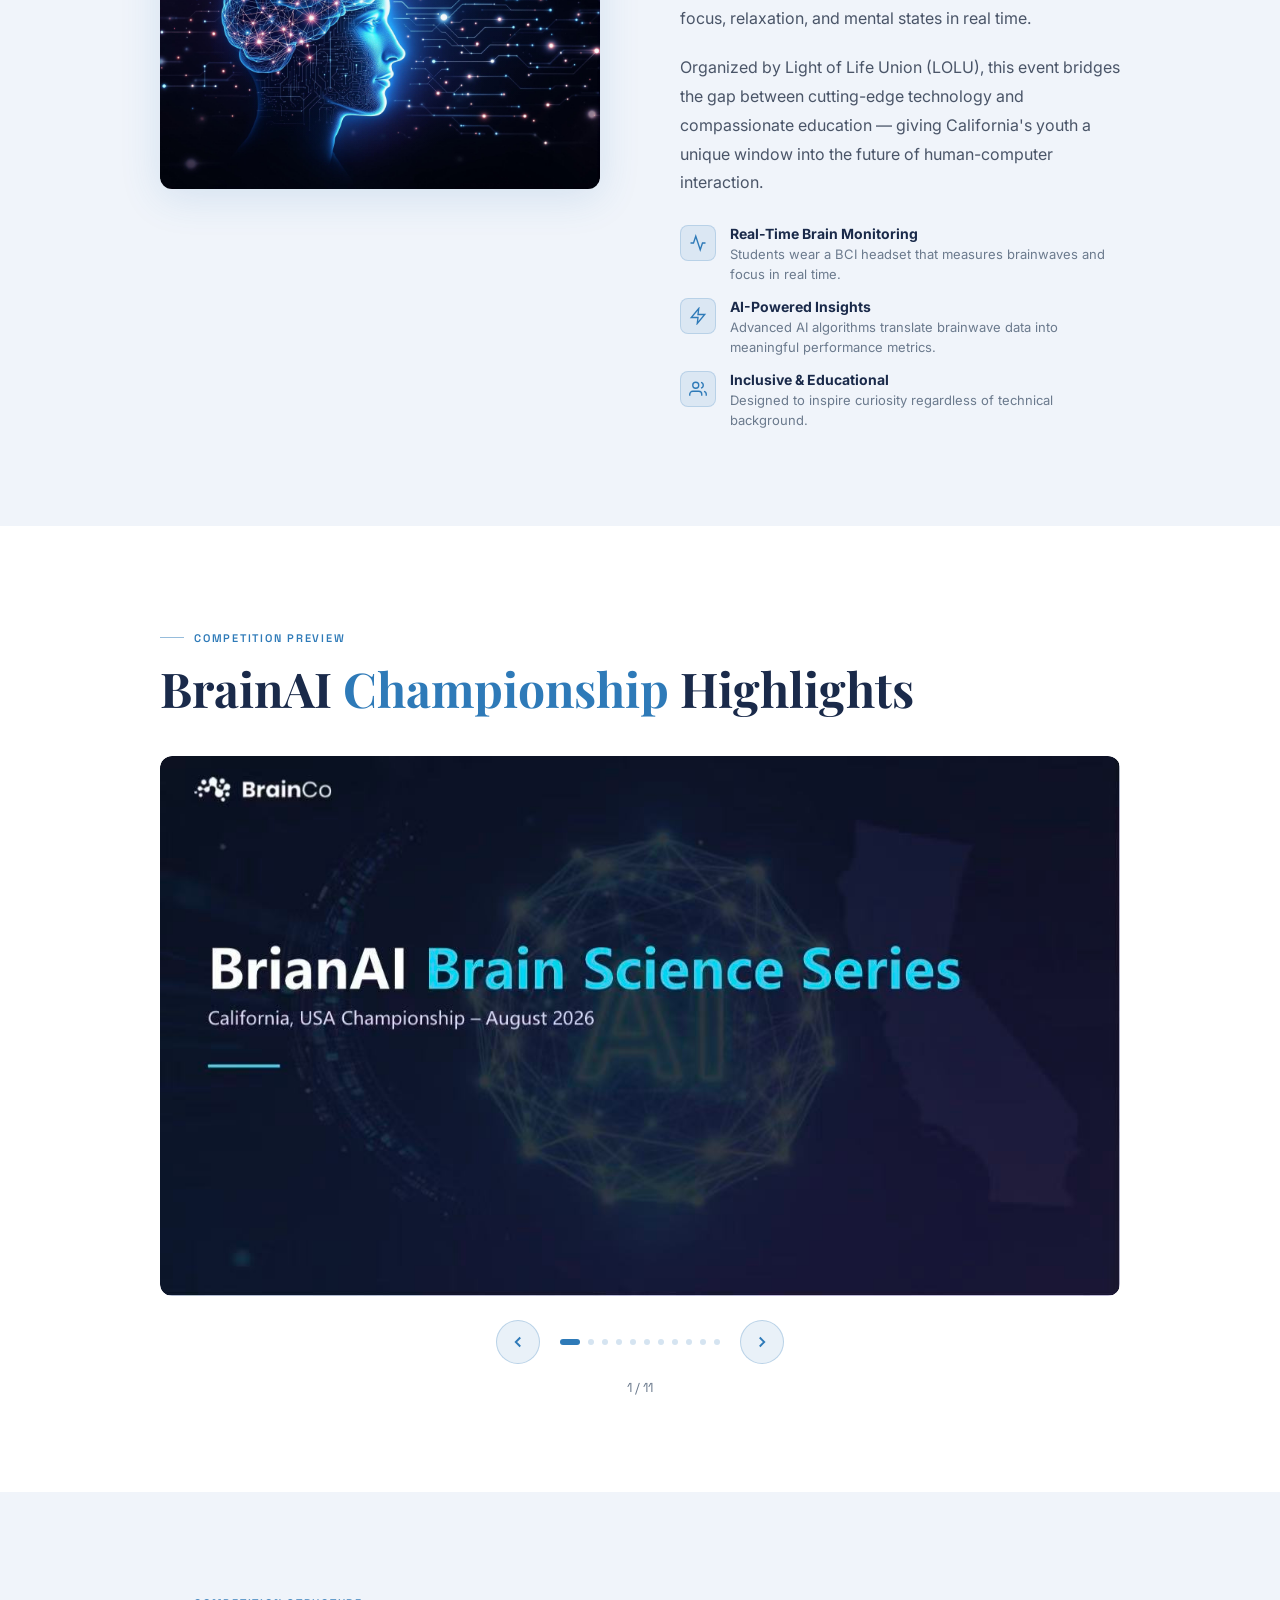
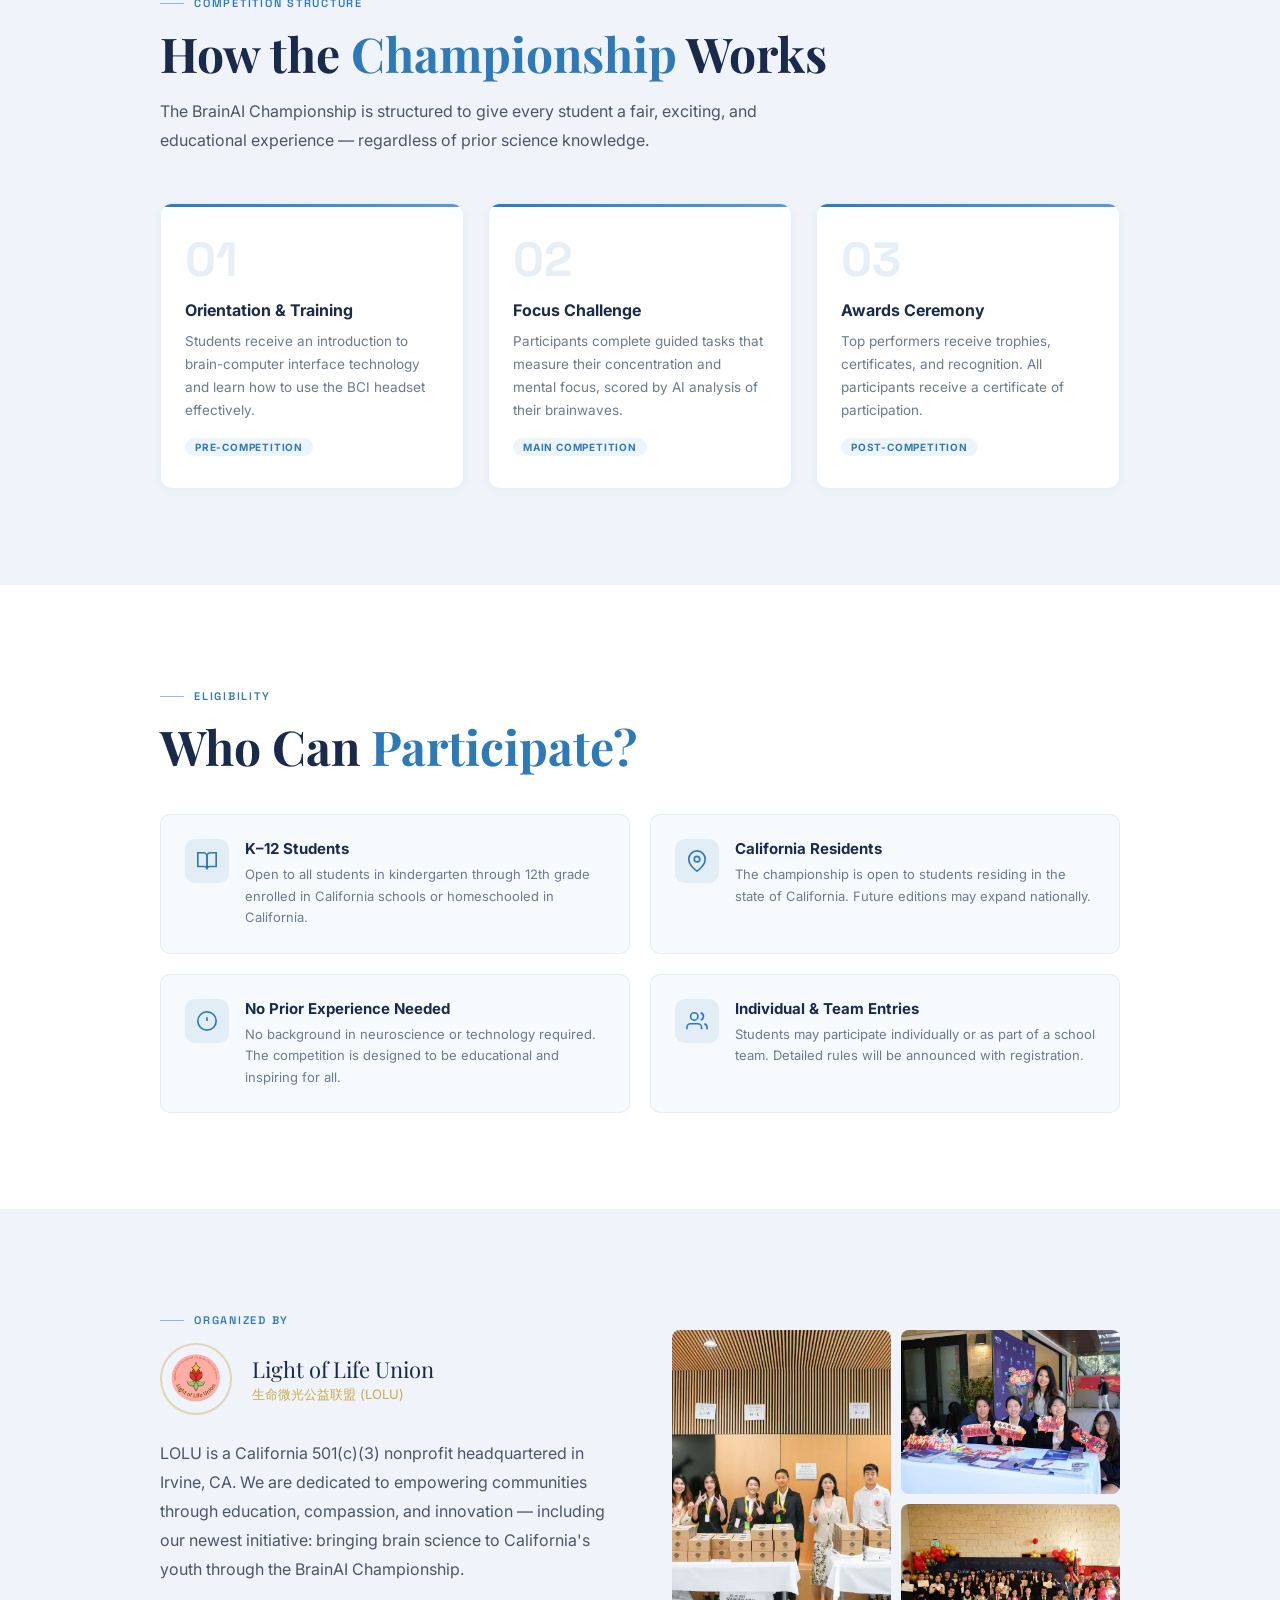
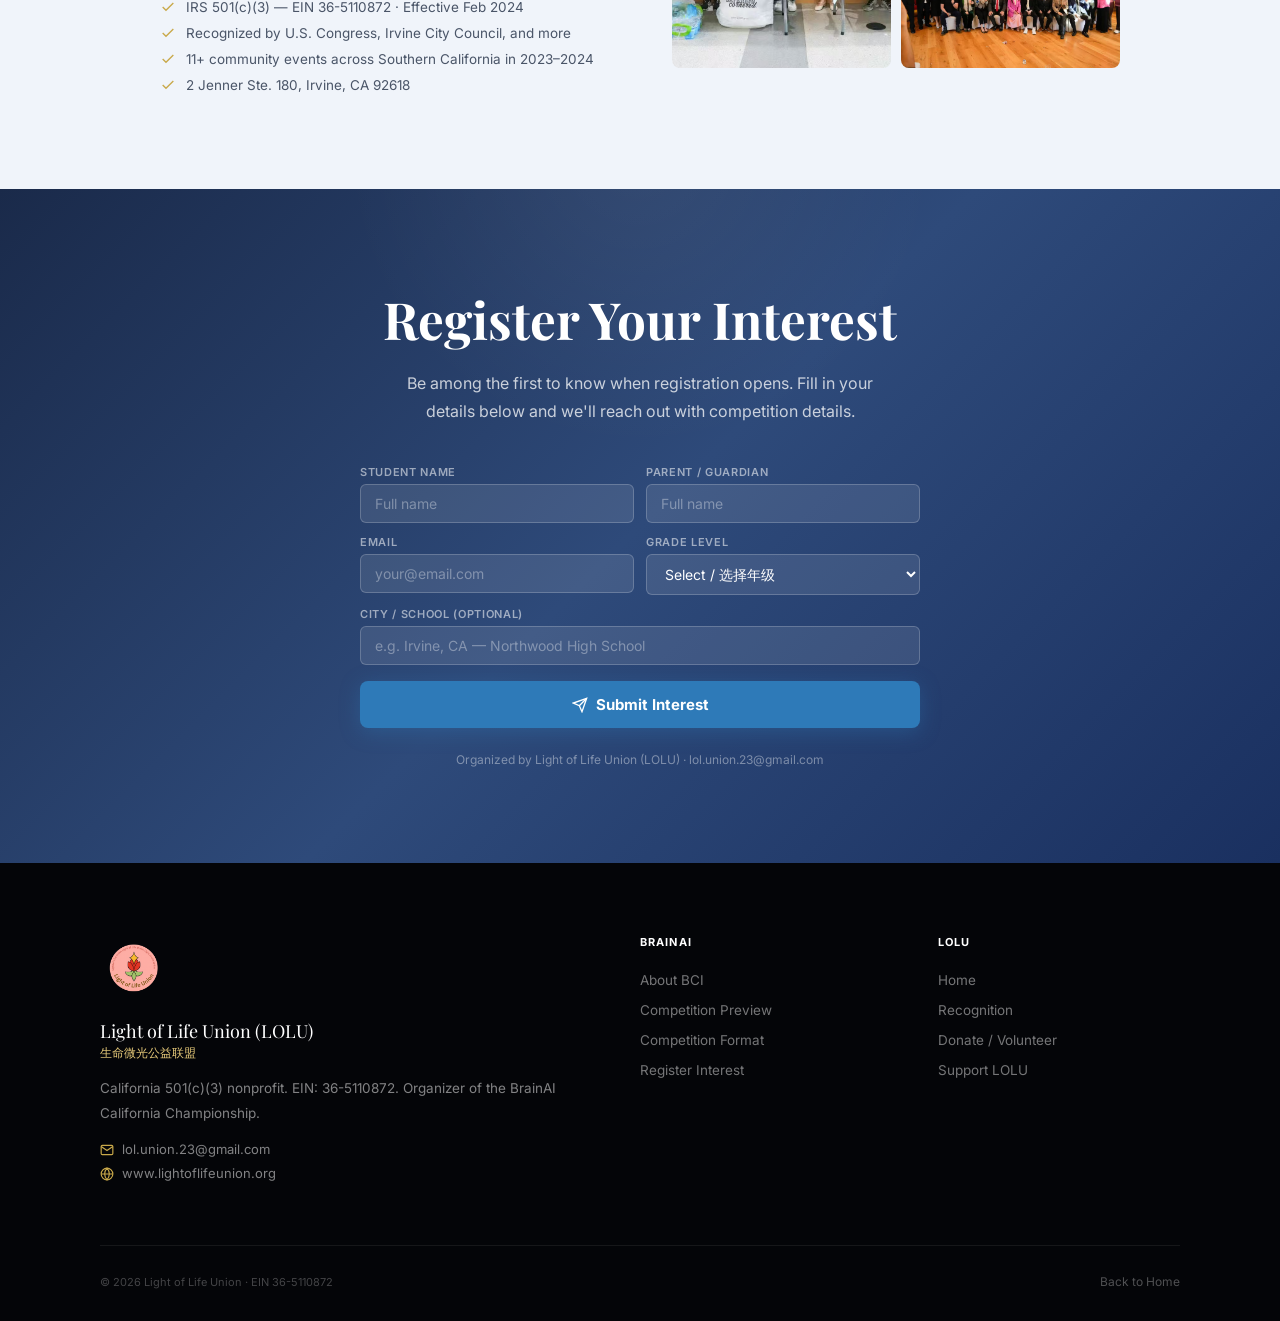
==== commit d9adab30: "Remove nav lang toggle, show donate on mobile" ====
--- a/brainai.html
+++ b/brainai.html
@@ -255,10 +255,6 @@
     <li><a href="contact.html"><span class="en">Contact</span><span class="zh">联系我们</span></a></li>
   </ul>
   <div class="nav-right">
-    <div class="lang-toggle">
-      <button class="lang-btn active" id="btn-en" onclick="setLang('en')">EN</button>
-      <button class="lang-btn" id="btn-zh" onclick="setLang('zh')">中文</button>
-    </div>
     <a href="#register" class="nav-donate" style="background:#4A9FD4;color:#fff">
       <span class="en">Register</span><span class="zh">报名</span>
     </a>
@@ -295,6 +291,7 @@
         <svg viewBox="0 0 24 24" fill="none" stroke="currentColor" stroke-width="2" style="width:16px;height:16px"><circle cx="12" cy="12" r="10"/><polyline points="12 16 16 12 12 8"/><line x1="8" y1="12" x2="16" y2="12"/></svg>
         <span class="en">Learn More</span><span class="zh">了解详情</span>
       </a>
+
     </div>
   </div>
   <div class="scroll-hint">
@@ -547,8 +544,6 @@
 /* ── Language ── */
 function setLang(lang) {
   document.body.classList.toggle('lang-zh', lang === 'zh');
-  document.getElementById('btn-en').classList.toggle('active', lang === 'en');
-  document.getElementById('btn-zh').classList.toggle('active', lang === 'zh');
   localStorage.setItem('lolu-lang', lang);
 }
 (function(){ var s=localStorage.getItem('lolu-lang')||'en'; if(s==='zh') setLang('zh'); })();
--- a/style.css
+++ b/style.css
@@ -159,7 +159,6 @@
   .nav-center li { width: 100%; }
   .nav-center a { padding: 12px 16px; font-size: 15px; display: block; width: 100%; border-radius: 8px; }
   .nav-toggle { display: flex; }
-  .nav-donate { display: none; }
   .footer-grid { grid-template-columns: 1fr; gap: 36px; }
   .site-footer { padding: 48px 24px 28px; }
   .footer-bottom { flex-direction: column; align-items: flex-start; gap: 10px; }
